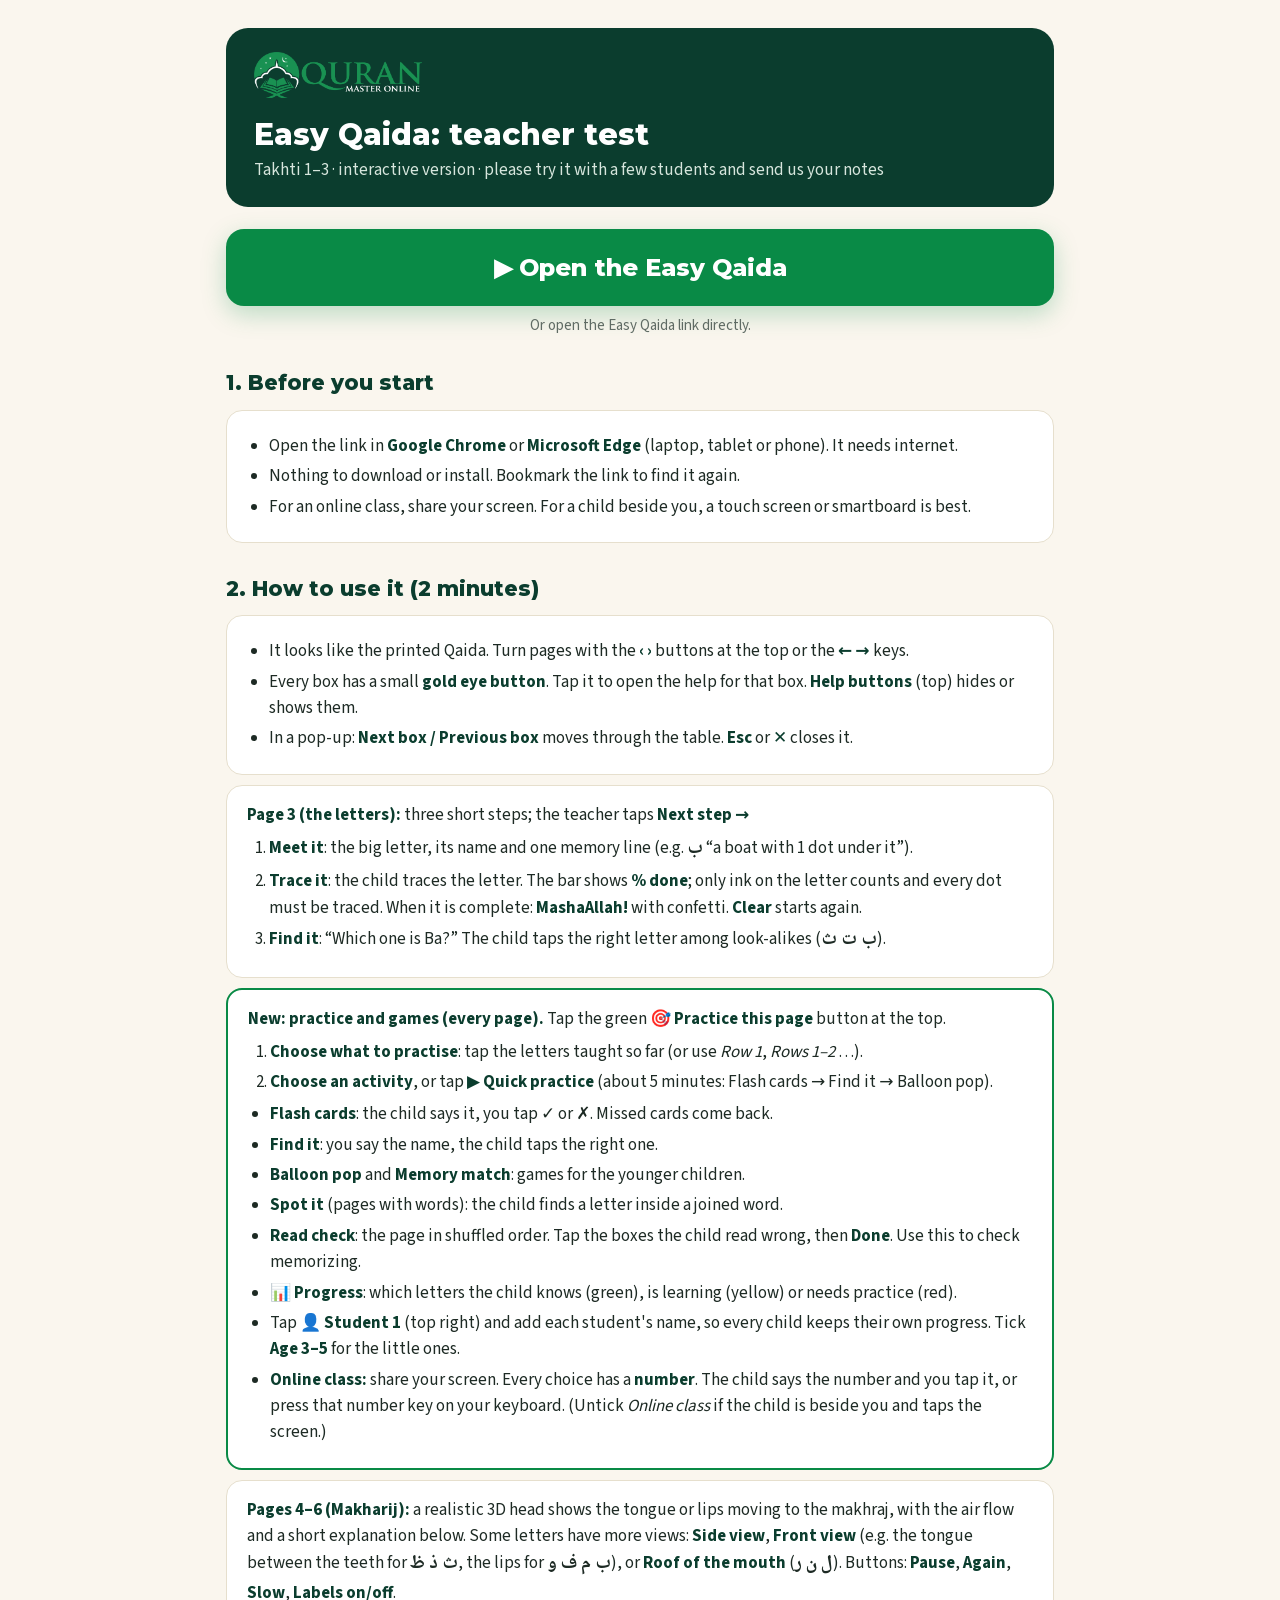
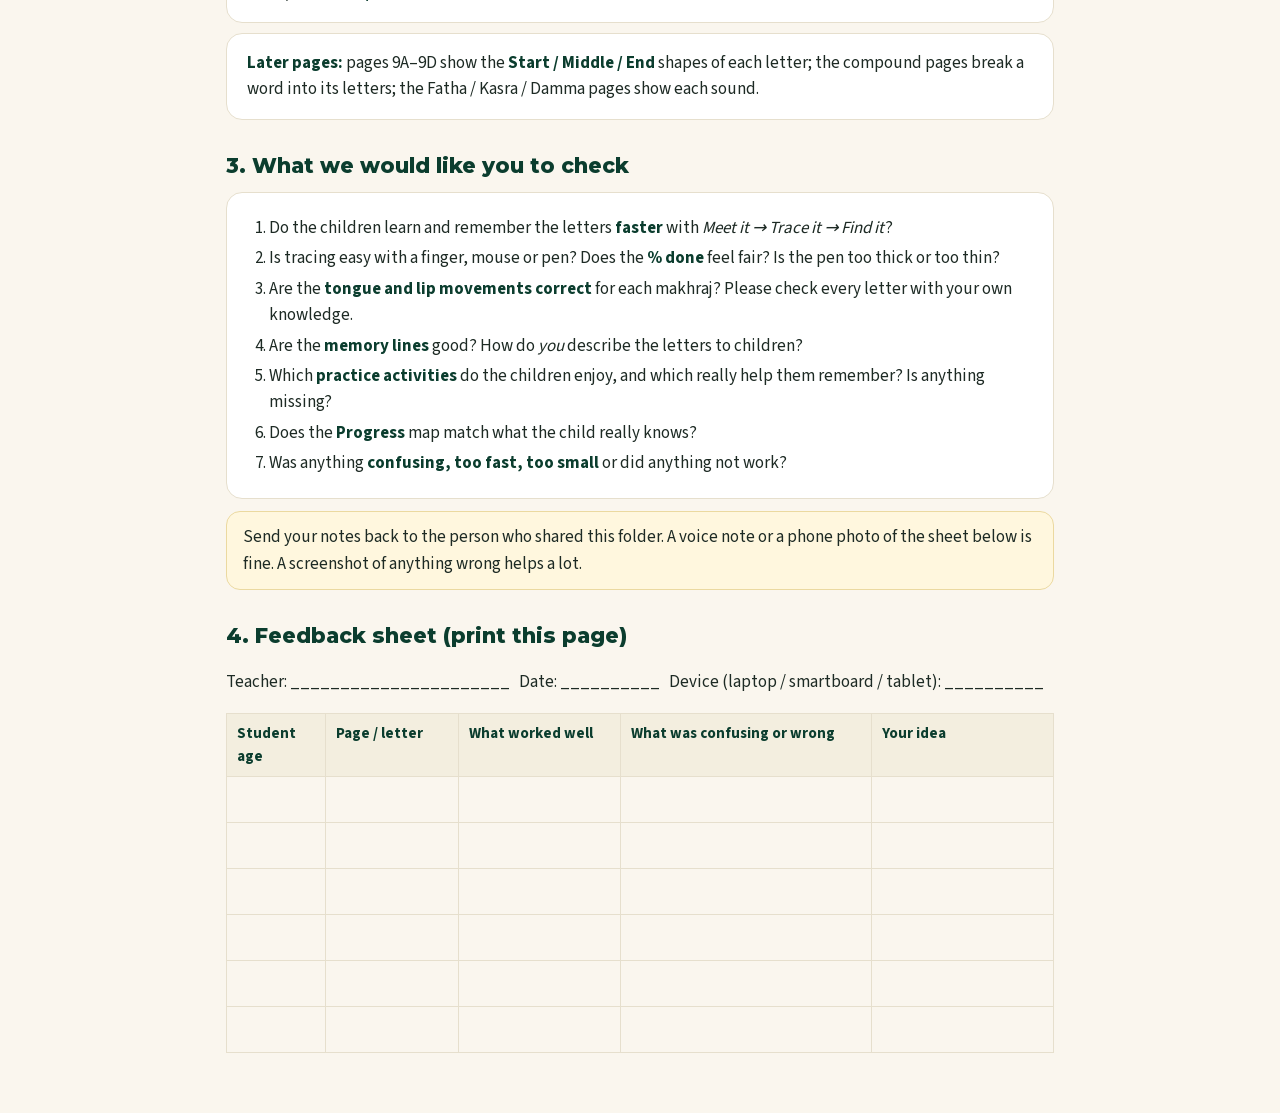
==== Easy Qaida Website/guide.html @ 36062fbb "Add files via upload" ====
<!doctype html>
<html lang="en">
<head>
<meta charset="utf-8">
<meta name="viewport" content="width=device-width,initial-scale=1">
<title>Easy Qaida Teacher Test</title>
<link href="fonts/fonts.css" rel="stylesheet">
<style>
:root{--g:#098A46;--deep:#0B3D2E;--gold:#C9A227;--cream:#FAF6EE;--ink:#1d2a24;--muted:#5f6b64;--line:#E6DFCD}
*{box-sizing:border-box}
body{margin:0;background:var(--cream);color:var(--ink);font-family:'Source Sans 3',system-ui,sans-serif;font-size:17px;line-height:1.55}
.wrap{max-width:860px;margin:0 auto;padding:28px 16px 60px}
header{background:var(--deep);color:#fff;border-radius:22px;padding:24px 28px;display:flex;align-items:center;gap:20px;flex-wrap:wrap}
header img{height:46px}
header h1{font-family:'Montserrat',sans-serif;font-weight:800;font-size:30px;margin:0;line-height:1.15}
header p{margin:4px 0 0;color:#d7e6dd}
.open{display:block;margin:22px 0 8px;background:var(--g);color:#fff;text-decoration:none;text-align:center;font-family:'Montserrat',sans-serif;font-weight:800;font-size:24px;padding:20px;border-radius:18px;box-shadow:0 8px 24px rgba(9,138,70,.25)}
.open:hover{background:#0a9a4e}
.hint{text-align:center;color:var(--muted);margin:0 0 26px;font-size:15px}
h2{font-family:'Montserrat',sans-serif;font-weight:800;font-size:21px;color:var(--deep);margin:30px 0 10px}
.card{background:#fff;border:1.5px solid var(--line);border-radius:16px;padding:16px 20px;margin:10px 0}
ol,ul{margin:6px 0;padding-left:22px}
li{margin:4px 0}
b{color:var(--deep)}
.ar{font-family:'Noto Naskh Arabic',serif;font-weight:700;font-size:1.15em}
table{width:100%;border-collapse:collapse;margin-top:8px;font-size:15px}
th,td{border:1.5px solid var(--line);padding:8px 10px;text-align:left;vertical-align:top}
th{background:#F3EEDF;color:var(--deep)}
td{height:46px}
.note{background:#FFF7DE;border:1.5px solid #EBD9A0;border-radius:14px;padding:12px 16px;margin:12px 0}
@media print{.open,.hint{display:none}body{background:#fff}header{background:#fff;color:var(--deep);border:2px solid var(--deep)}header p{color:var(--muted)}header img{filter:invert(1)}}
</style>
</head>
<body>
<div class="wrap">
<header>
  <img src="img/qmo-logo.png" alt="Quran Master Online">
  <div><h1>Easy Qaida: teacher test</h1><p>Takhti 1–3 · interactive version · please try it with a few students and send us your notes</p></div>
</header>

<a class="open" href="index.html">▶ Open the Easy Qaida</a>
<p class="hint">Or open the Easy Qaida link directly.</p>

<h2>1. Before you start</h2>
<div class="card"><ul>
  <li>Open the link in <b>Google Chrome</b> or <b>Microsoft Edge</b> (laptop, tablet or phone). It needs internet.</li>
  <li>Nothing to download or install. Bookmark the link to find it again.</li>
  <li>For an online class, share your screen. For a child beside you, a touch screen or smartboard is best.</li>
</ul></div>

<h2>2. How to use it (2 minutes)</h2>
<div class="card"><ul>
  <li>It looks like the printed Qaida. Turn pages with the <b>‹ ›</b> buttons at the top or the <b>← →</b> keys.</li>
  <li>Every box has a small <b>gold eye button</b>. Tap it to open the help for that box. <b>Help buttons</b> (top) hides or shows them.</li>
  <li>In a pop-up: <b>Next box / Previous box</b> moves through the table. <b>Esc</b> or <b>✕</b> closes it.</li>
</ul></div>

<div class="card">
  <b>Page 3 (the letters):</b> three short steps; the teacher taps <b>Next step →</b>
  <ol>
    <li><b>Meet it</b>: the big letter, its name and one memory line (e.g. <span class="ar">ب</span> “a boat with 1 dot under it”).</li>
    <li><b>Trace it</b>: the child traces the letter. The bar shows <b>% done</b>; only ink on the letter counts and every dot must be traced. When it is complete: <b>MashaAllah!</b> with confetti. <b>Clear</b> starts again.</li>
    <li><b>Find it</b>: “Which one is Ba?” The child taps the right letter among look-alikes (<span class="ar">ب ت ث</span>).</li>
  </ol>
</div>
<div class="card" style="border-color:#098A46;border-width:2.5px">
  <b>New: practice and games (every page).</b> Tap the green <b>🎯 Practice this page</b> button at the top.
  <ol>
    <li><b>Choose what to practise</b>: tap the letters taught so far (or use <i>Row 1</i>, <i>Rows 1–2</i> …).</li>
    <li><b>Choose an activity</b>, or tap <b>▶ Quick practice</b> (about 5 minutes: Flash cards → Find it → Balloon pop).</li>
  </ol>
  <ul>
    <li><b>Flash cards</b>: the child says it, you tap ✓ or ✗. Missed cards come back.</li>
    <li><b>Find it</b>: you say the name, the child taps the right one.</li>
    <li><b>Balloon pop</b> and <b>Memory match</b>: games for the younger children.</li>
    <li><b>Spot it</b> (pages with words): the child finds a letter inside a joined word.</li>
    <li><b>Read check</b>: the page in shuffled order. Tap the boxes the child read wrong, then <b>Done</b>. Use this to check memorizing.</li>
    <li><b>📊 Progress</b>: which letters the child knows (green), is learning (yellow) or needs practice (red).</li>
    <li>Tap <b>👤 Student 1</b> (top right) and add each student's name, so every child keeps their own progress. Tick <b>Age 3–5</b> for the little ones.</li>
    <li><b>Online class:</b> share your screen. Every choice has a <b>number</b>. The child says the number and you tap it, or press that number key on your keyboard. (Untick <i>Online class</i> if the child is beside you and taps the screen.)</li>
  </ul>
</div>
<div class="card">
  <b>Pages 4–6 (Makharij):</b> a realistic 3D head shows the tongue or lips moving to the makhraj, with the air flow and a short explanation below.
  Some letters have more views: <b>Side view</b>, <b>Front view</b> (e.g. the tongue between the teeth for <span class="ar">ث ذ ظ</span>, the lips for <span class="ar">ب م ف و</span>), or <b>Roof of the mouth</b> (<span class="ar">ل ن ر</span>).
  Buttons: <b>Pause</b>, <b>Again</b>, <b>Slow</b>, <b>Labels on/off</b>.
</div>
<div class="card">
  <b>Later pages:</b> pages 9A–9D show the <b>Start / Middle / End</b> shapes of each letter; the compound pages break a word into its letters; the Fatha / Kasra / Damma pages show each sound.
</div>

<h2>3. What we would like you to check</h2>
<div class="card"><ol>
  <li>Do the children learn and remember the letters <b>faster</b> with <i>Meet it → Trace it → Find it</i>?</li>
  <li>Is tracing easy with a finger, mouse or pen? Does the <b>% done</b> feel fair? Is the pen too thick or too thin?</li>
  <li>Are the <b>tongue and lip movements correct</b> for each makhraj? Please check every letter with your own knowledge.</li>
  <li>Are the <b>memory lines</b> good? How do <i>you</i> describe the letters to children?</li>
  <li>Which <b>practice activities</b> do the children enjoy, and which really help them remember? Is anything missing?</li>
  <li>Does the <b>Progress</b> map match what the child really knows?</li>
  <li>Was anything <b>confusing, too fast, too small</b> or did anything not work?</li>
</ol></div>
<div class="note">Send your notes back to the person who shared this folder. A voice note or a phone photo of the sheet below is fine. A screenshot of anything wrong helps a lot.</div>

<h2>4. Feedback sheet (print this page)</h2>
<p>Teacher: ______________________ &nbsp; Date: __________ &nbsp; Device (laptop / smartboard / tablet): __________</p>
<table>
  <tr><th style="width:12%">Student age</th><th style="width:16%">Page / letter</th><th>What worked well</th><th>What was confusing or wrong</th><th style="width:22%">Your idea</th></tr>
  <tr><td></td><td></td><td></td><td></td><td></td></tr>
  <tr><td></td><td></td><td></td><td></td><td></td></tr>
  <tr><td></td><td></td><td></td><td></td><td></td></tr>
  <tr><td></td><td></td><td></td><td></td><td></td></tr>
  <tr><td></td><td></td><td></td><td></td><td></td></tr>
  <tr><td></td><td></td><td></td><td></td><td></td></tr>
</table>
</div>
</body>
</html>
---- Easy Qaida Website/fonts/fonts.css ----
/* arabic */
@font-face {
  font-family: 'Amiri';
  font-style: normal;
  font-weight: 400;
  font-display: swap;
  src: url(Amiri-400-arabic.woff2) format('woff2');
  unicode-range: U+0600-06FF, U+0750-077F, U+0870-0891, U+0897-08E1, U+08E3-08FF, U+200C-200E, U+2010-2011, U+204F, U+2E41, U+FB50-FDFF, U+FE70-FE74, U+FE76-FEFC, U+102E0-102FB, U+10E60-10E7E, U+10EC2-10EC7, U+10EC9-10EEE, U+10EF0-10EFF, U+1EE00-1EE03, U+1EE05-1EE1F, U+1EE21-1EE22, U+1EE24, U+1EE27, U+1EE29-1EE32, U+1EE34-1EE37, U+1EE39, U+1EE3B, U+1EE42, U+1EE47, U+1EE49, U+1EE4B, U+1EE4D-1EE4F, U+1EE51-1EE52, U+1EE54, U+1EE57, U+1EE59, U+1EE5B, U+1EE5D, U+1EE5F, U+1EE61-1EE62, U+1EE64, U+1EE67-1EE6A, U+1EE6C-1EE72, U+1EE74-1EE77, U+1EE79-1EE7C, U+1EE7E, U+1EE80-1EE89, U+1EE8B-1EE9B, U+1EEA1-1EEA3, U+1EEA5-1EEA9, U+1EEAB-1EEBB, U+1EEF0-1EEF1;
}
/* latin-ext */
@font-face {
  font-family: 'Amiri';
  font-style: normal;
  font-weight: 400;
  font-display: swap;
  src: url(Amiri-400-latin-ext.woff2) format('woff2');
  unicode-range: U+0100-02BA, U+02BD-02C5, U+02C7-02CC, U+02CE-02D7, U+02DD-02FF, U+0304, U+0308, U+0329, U+1D00-1DBF, U+1E00-1E9F, U+1EF2-1EFF, U+2020, U+20A0-20AB, U+20AD-20C4, U+2113, U+2C60-2C7F, U+A720-A7FF;
}
/* latin */
@font-face {
  font-family: 'Amiri';
  font-style: normal;
  font-weight: 400;
  font-display: swap;
  src: url(Amiri-400-latin.woff2) format('woff2');
  unicode-range: U+0000-00FF, U+0131, U+0152-0153, U+02BB-02BC, U+02C6, U+02DA, U+02DC, U+0304, U+0308, U+0329, U+2000-206F, U+20AC, U+2122, U+2191, U+2193, U+2212, U+2215, U+FEFF, U+FFFD;
}
/* arabic */
@font-face {
  font-family: 'Amiri';
  font-style: normal;
  font-weight: 700;
  font-display: swap;
  src: url(Amiri-700-arabic.woff2) format('woff2');
  unicode-range: U+0600-06FF, U+0750-077F, U+0870-0891, U+0897-08E1, U+08E3-08FF, U+200C-200E, U+2010-2011, U+204F, U+2E41, U+FB50-FDFF, U+FE70-FE74, U+FE76-FEFC, U+102E0-102FB, U+10E60-10E7E, U+10EC2-10EC7, U+10EC9-10EEE, U+10EF0-10EFF, U+1EE00-1EE03, U+1EE05-1EE1F, U+1EE21-1EE22, U+1EE24, U+1EE27, U+1EE29-1EE32, U+1EE34-1EE37, U+1EE39, U+1EE3B, U+1EE42, U+1EE47, U+1EE49, U+1EE4B, U+1EE4D-1EE4F, U+1EE51-1EE52, U+1EE54, U+1EE57, U+1EE59, U+1EE5B, U+1EE5D, U+1EE5F, U+1EE61-1EE62, U+1EE64, U+1EE67-1EE6A, U+1EE6C-1EE72, U+1EE74-1EE77, U+1EE79-1EE7C, U+1EE7E, U+1EE80-1EE89, U+1EE8B-1EE9B, U+1EEA1-1EEA3, U+1EEA5-1EEA9, U+1EEAB-1EEBB, U+1EEF0-1EEF1;
}
/* latin-ext */
@font-face {
  font-family: 'Amiri';
  font-style: normal;
  font-weight: 700;
  font-display: swap;
  src: url(Amiri-700-latin-ext.woff2) format('woff2');
  unicode-range: U+0100-02BA, U+02BD-02C5, U+02C7-02CC, U+02CE-02D7, U+02DD-02FF, U+0304, U+0308, U+0329, U+1D00-1DBF, U+1E00-1E9F, U+1EF2-1EFF, U+2020, U+20A0-20AB, U+20AD-20C4, U+2113, U+2C60-2C7F, U+A720-A7FF;
}
/* latin */
@font-face {
  font-family: 'Amiri';
  font-style: normal;
  font-weight: 700;
  font-display: swap;
  src: url(Amiri-700-latin.woff2) format('woff2');
  unicode-range: U+0000-00FF, U+0131, U+0152-0153, U+02BB-02BC, U+02C6, U+02DA, U+02DC, U+0304, U+0308, U+0329, U+2000-206F, U+20AC, U+2122, U+2191, U+2193, U+2212, U+2215, U+FEFF, U+FFFD;
}
/* latin-ext */
@font-face {
  font-family: 'Montserrat';
  font-style: normal;
  font-weight: 700;
  font-display: swap;
  src: url(Montserrat-700-latin-ext.woff2) format('woff2');
  unicode-range: U+0100-02BA, U+02BD-02C5, U+02C7-02CC, U+02CE-02D7, U+02DD-02FF, U+0304, U+0308, U+0329, U+1D00-1DBF, U+1E00-1E9F, U+1EF2-1EFF, U+2020, U+20A0-20AB, U+20AD-20C4, U+2113, U+2C60-2C7F, U+A720-A7FF;
}
/* latin */
@font-face {
  font-family: 'Montserrat';
  font-style: normal;
  font-weight: 700;
  font-display: swap;
  src: url(Montserrat-700-latin.woff2) format('woff2');
  unicode-range: U+0000-00FF, U+0131, U+0152-0153, U+02BB-02BC, U+02C6, U+02DA, U+02DC, U+0304, U+0308, U+0329, U+2000-206F, U+20AC, U+2122, U+2191, U+2193, U+2212, U+2215, U+FEFF, U+FFFD;
}
/* latin-ext */
@font-face {
  font-family: 'Montserrat';
  font-style: normal;
  font-weight: 800;
  font-display: swap;
  src: url(Montserrat-800-latin-ext.woff2) format('woff2');
  unicode-range: U+0100-02BA, U+02BD-02C5, U+02C7-02CC, U+02CE-02D7, U+02DD-02FF, U+0304, U+0308, U+0329, U+1D00-1DBF, U+1E00-1E9F, U+1EF2-1EFF, U+2020, U+20A0-20AB, U+20AD-20C4, U+2113, U+2C60-2C7F, U+A720-A7FF;
}
/* latin */
@font-face {
  font-family: 'Montserrat';
  font-style: normal;
  font-weight: 800;
  font-display: swap;
  src: url(Montserrat-800-latin.woff2) format('woff2');
  unicode-range: U+0000-00FF, U+0131, U+0152-0153, U+02BB-02BC, U+02C6, U+02DA, U+02DC, U+0304, U+0308, U+0329, U+2000-206F, U+20AC, U+2122, U+2191, U+2193, U+2212, U+2215, U+FEFF, U+FFFD;
}
/* arabic */
@font-face {
  font-family: 'Noto Naskh Arabic';
  font-style: normal;
  font-weight: 600;
  font-display: swap;
  src: url(NotoNaskhArabic-600-arabic.woff2) format('woff2');
  unicode-range: U+0600-06FF, U+0750-077F, U+0870-0891, U+0897-08E1, U+08E3-08FF, U+200C-200E, U+2010-2011, U+204F, U+2E41, U+FB50-FDFF, U+FE70-FE74, U+FE76-FEFC, U+102E0-102FB, U+10E60-10E7E, U+10EC2-10EC7, U+10EC9-10EEE, U+10EF0-10EFF, U+1EE00-1EE03, U+1EE05-1EE1F, U+1EE21-1EE22, U+1EE24, U+1EE27, U+1EE29-1EE32, U+1EE34-1EE37, U+1EE39, U+1EE3B, U+1EE42, U+1EE47, U+1EE49, U+1EE4B, U+1EE4D-1EE4F, U+1EE51-1EE52, U+1EE54, U+1EE57, U+1EE59, U+1EE5B, U+1EE5D, U+1EE5F, U+1EE61-1EE62, U+1EE64, U+1EE67-1EE6A, U+1EE6C-1EE72, U+1EE74-1EE77, U+1EE79-1EE7C, U+1EE7E, U+1EE80-1EE89, U+1EE8B-1EE9B, U+1EEA1-1EEA3, U+1EEA5-1EEA9, U+1EEAB-1EEBB, U+1EEF0-1EEF1;
}
/* latin-ext */
@font-face {
  font-family: 'Noto Naskh Arabic';
  font-style: normal;
  font-weight: 600;
  font-display: swap;
  src: url(NotoNaskhArabic-600-latin-ext.woff2) format('woff2');
  unicode-range: U+0100-02BA, U+02BD-02C5, U+02C7-02CC, U+02CE-02D7, U+02DD-02FF, U+0304, U+0308, U+0329, U+1D00-1DBF, U+1E00-1E9F, U+1EF2-1EFF, U+2020, U+20A0-20AB, U+20AD-20C4, U+2113, U+2C60-2C7F, U+A720-A7FF;
}
/* latin */
@font-face {
  font-family: 'Noto Naskh Arabic';
  font-style: normal;
  font-weight: 600;
  font-display: swap;
  src: url(NotoNaskhArabic-600-latin.woff2) format('woff2');
  unicode-range: U+0000-00FF, U+0131, U+0152-0153, U+02BB-02BC, U+02C6, U+02DA, U+02DC, U+0304, U+0308, U+0329, U+2000-206F, U+20AC, U+2122, U+2191, U+2193, U+2212, U+2215, U+FEFF, U+FFFD;
}
/* arabic */
@font-face {
  font-family: 'Noto Naskh Arabic';
  font-style: normal;
  font-weight: 700;
  font-display: swap;
  src: url(NotoNaskhArabic-700-arabic.woff2) format('woff2');
  unicode-range: U+0600-06FF, U+0750-077F, U+0870-0891, U+0897-08E1, U+08E3-08FF, U+200C-200E, U+2010-2011, U+204F, U+2E41, U+FB50-FDFF, U+FE70-FE74, U+FE76-FEFC, U+102E0-102FB, U+10E60-10E7E, U+10EC2-10EC7, U+10EC9-10EEE, U+10EF0-10EFF, U+1EE00-1EE03, U+1EE05-1EE1F, U+1EE21-1EE22, U+1EE24, U+1EE27, U+1EE29-1EE32, U+1EE34-1EE37, U+1EE39, U+1EE3B, U+1EE42, U+1EE47, U+1EE49, U+1EE4B, U+1EE4D-1EE4F, U+1EE51-1EE52, U+1EE54, U+1EE57, U+1EE59, U+1EE5B, U+1EE5D, U+1EE5F, U+1EE61-1EE62, U+1EE64, U+1EE67-1EE6A, U+1EE6C-1EE72, U+1EE74-1EE77, U+1EE79-1EE7C, U+1EE7E, U+1EE80-1EE89, U+1EE8B-1EE9B, U+1EEA1-1EEA3, U+1EEA5-1EEA9, U+1EEAB-1EEBB, U+1EEF0-1EEF1;
}
/* latin-ext */
@font-face {
  font-family: 'Noto Naskh Arabic';
  font-style: normal;
  font-weight: 700;
  font-display: swap;
  src: url(NotoNaskhArabic-700-latin-ext.woff2) format('woff2');
  unicode-range: U+0100-02BA, U+02BD-02C5, U+02C7-02CC, U+02CE-02D7, U+02DD-02FF, U+0304, U+0308, U+0329, U+1D00-1DBF, U+1E00-1E9F, U+1EF2-1EFF, U+2020, U+20A0-20AB, U+20AD-20C4, U+2113, U+2C60-2C7F, U+A720-A7FF;
}
/* latin */
@font-face {
  font-family: 'Noto Naskh Arabic';
  font-style: normal;
  font-weight: 700;
  font-display: swap;
  src: url(NotoNaskhArabic-700-latin.woff2) format('woff2');
  unicode-range: U+0000-00FF, U+0131, U+0152-0153, U+02BB-02BC, U+02C6, U+02DA, U+02DC, U+0304, U+0308, U+0329, U+2000-206F, U+20AC, U+2122, U+2191, U+2193, U+2212, U+2215, U+FEFF, U+FFFD;
}
/* latin-ext */
@font-face {
  font-family: 'Source Sans 3';
  font-style: normal;
  font-weight: 400;
  font-display: swap;
  src: url(SourceSans3-400-latin-ext.woff2) format('woff2');
  unicode-range: U+0100-02BA, U+02BD-02C5, U+02C7-02CC, U+02CE-02D7, U+02DD-02FF, U+0304, U+0308, U+0329, U+1D00-1DBF, U+1E00-1E9F, U+1EF2-1EFF, U+2020, U+20A0-20AB, U+20AD-20C4, U+2113, U+2C60-2C7F, U+A720-A7FF;
}
/* latin */
@font-face {
  font-family: 'Source Sans 3';
  font-style: normal;
  font-weight: 400;
  font-display: swap;
  src: url(SourceSans3-400-latin.woff2) format('woff2');
  unicode-range: U+0000-00FF, U+0131, U+0152-0153, U+02BB-02BC, U+02C6, U+02DA, U+02DC, U+0304, U+0308, U+0329, U+2000-206F, U+20AC, U+2122, U+2191, U+2193, U+2212, U+2215, U+FEFF, U+FFFD;
}
/* latin-ext */
@font-face {
  font-family: 'Source Sans 3';
  font-style: normal;
  font-weight: 600;
  font-display: swap;
  src: url(SourceSans3-600-latin-ext.woff2) format('woff2');
  unicode-range: U+0100-02BA, U+02BD-02C5, U+02C7-02CC, U+02CE-02D7, U+02DD-02FF, U+0304, U+0308, U+0329, U+1D00-1DBF, U+1E00-1E9F, U+1EF2-1EFF, U+2020, U+20A0-20AB, U+20AD-20C4, U+2113, U+2C60-2C7F, U+A720-A7FF;
}
/* latin */
@font-face {
  font-family: 'Source Sans 3';
  font-style: normal;
  font-weight: 600;
  font-display: swap;
  src: url(SourceSans3-600-latin.woff2) format('woff2');
  unicode-range: U+0000-00FF, U+0131, U+0152-0153, U+02BB-02BC, U+02C6, U+02DA, U+02DC, U+0304, U+0308, U+0329, U+2000-206F, U+20AC, U+2122, U+2191, U+2193, U+2212, U+2215, U+FEFF, U+FFFD;
}
/* latin-ext */
@font-face {
  font-family: 'Source Sans 3';
  font-style: normal;
  font-weight: 700;
  font-display: swap;
  src: url(SourceSans3-700-latin-ext.woff2) format('woff2');
  unicode-range: U+0100-02BA, U+02BD-02C5, U+02C7-02CC, U+02CE-02D7, U+02DD-02FF, U+0304, U+0308, U+0329, U+1D00-1DBF, U+1E00-1E9F, U+1EF2-1EFF, U+2020, U+20A0-20AB, U+20AD-20C4, U+2113, U+2C60-2C7F, U+A720-A7FF;
}
/* latin */
@font-face {
  font-family: 'Source Sans 3';
  font-style: normal;
  font-weight: 700;
  font-display: swap;
  src: url(SourceSans3-700-latin.woff2) format('woff2');
  unicode-range: U+0000-00FF, U+0131, U+0152-0153, U+02BB-02BC, U+02C6, U+02DA, U+02DC, U+0304, U+0308, U+0329, U+2000-206F, U+20AC, U+2122, U+2191, U+2193, U+2212, U+2215, U+FEFF, U+FFFD;
}
/* latin-ext */
@font-face {
  font-family: 'Source Sans 3';
  font-style: normal;
  font-weight: 800;
  font-display: swap;
  src: url(SourceSans3-800-latin-ext.woff2) format('woff2');
  unicode-range: U+0100-02BA, U+02BD-02C5, U+02C7-02CC, U+02CE-02D7, U+02DD-02FF, U+0304, U+0308, U+0329, U+1D00-1DBF, U+1E00-1E9F, U+1EF2-1EFF, U+2020, U+20A0-20AB, U+20AD-20C4, U+2113, U+2C60-2C7F, U+A720-A7FF;
}
/* latin */
@font-face {
  font-family: 'Source Sans 3';
  font-style: normal;
  font-weight: 800;
  font-display: swap;
  src: url(SourceSans3-800-latin.woff2) format('woff2');
  unicode-range: U+0000-00FF, U+0131, U+0152-0153, U+02BB-02BC, U+02C6, U+02DA, U+02DC, U+0304, U+0308, U+0329, U+2000-206F, U+20AC, U+2122, U+2191, U+2193, U+2212, U+2215, U+FEFF, U+FFFD;
}
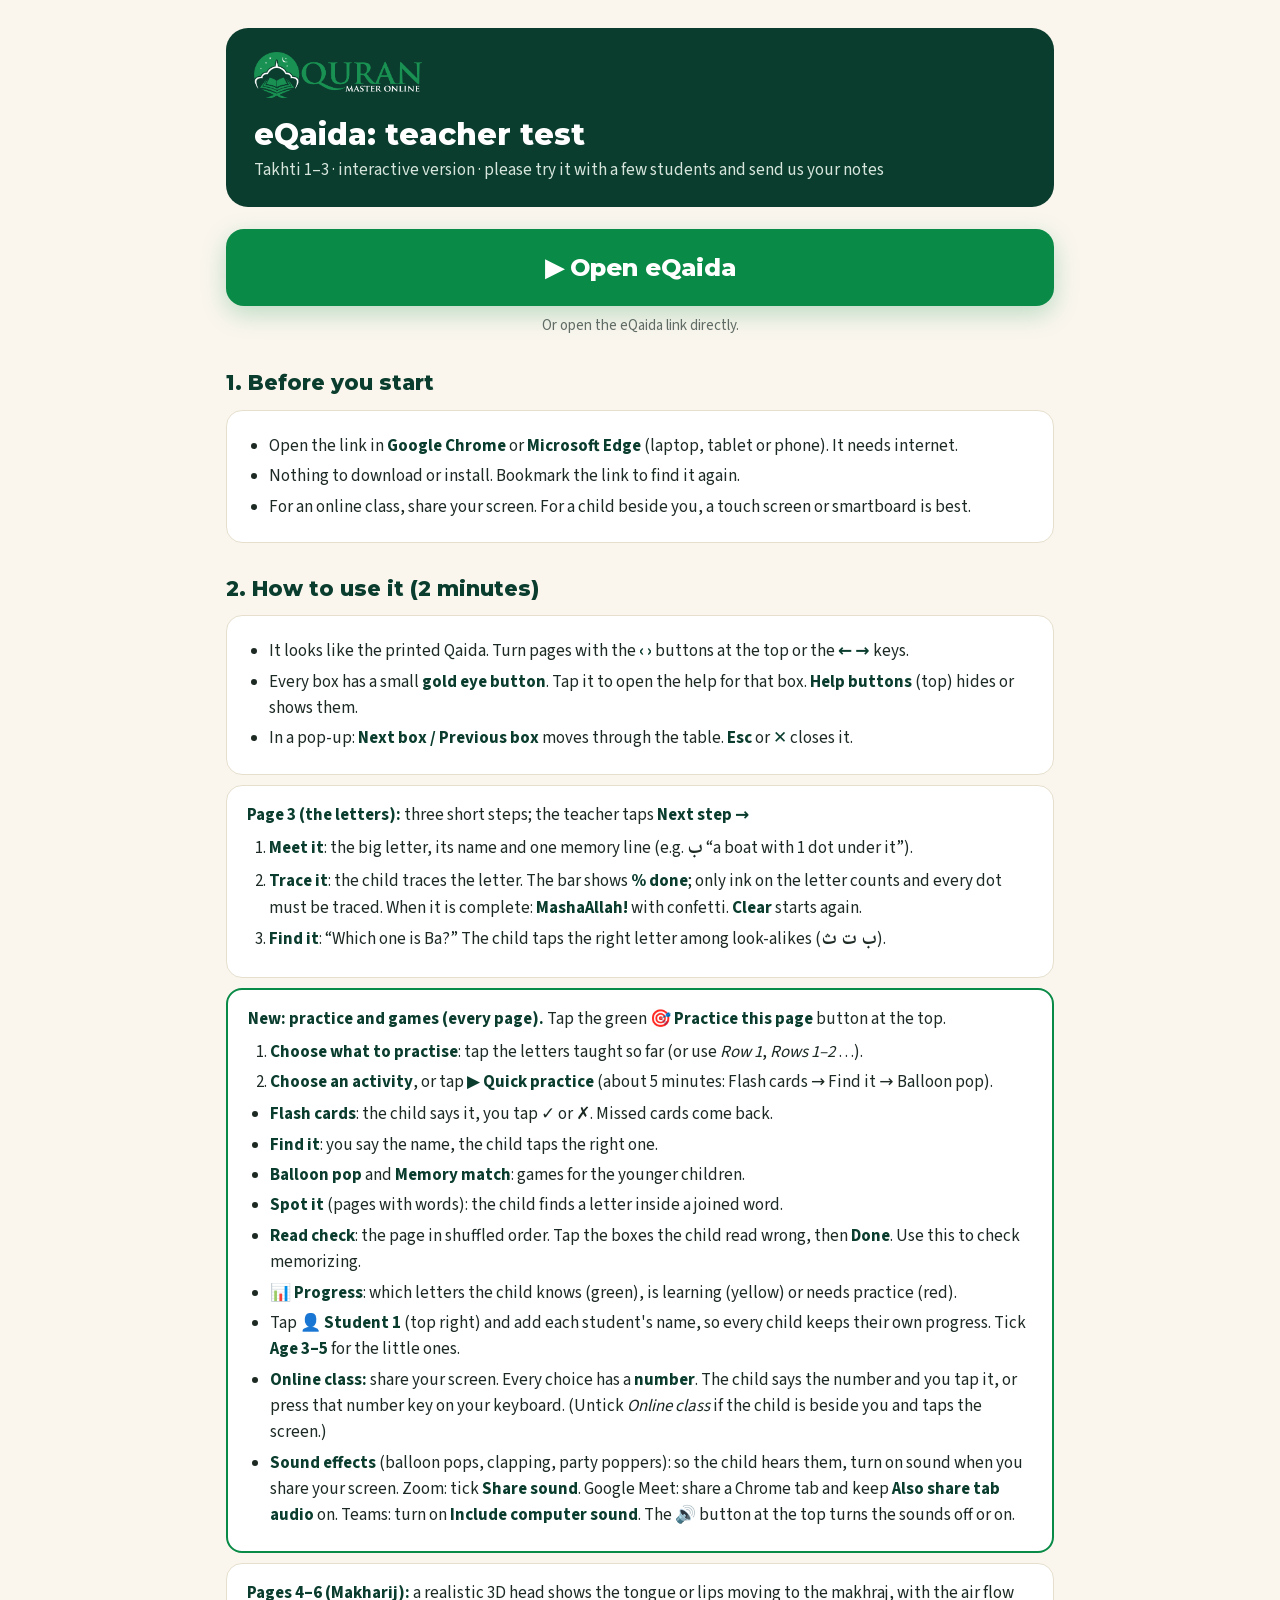
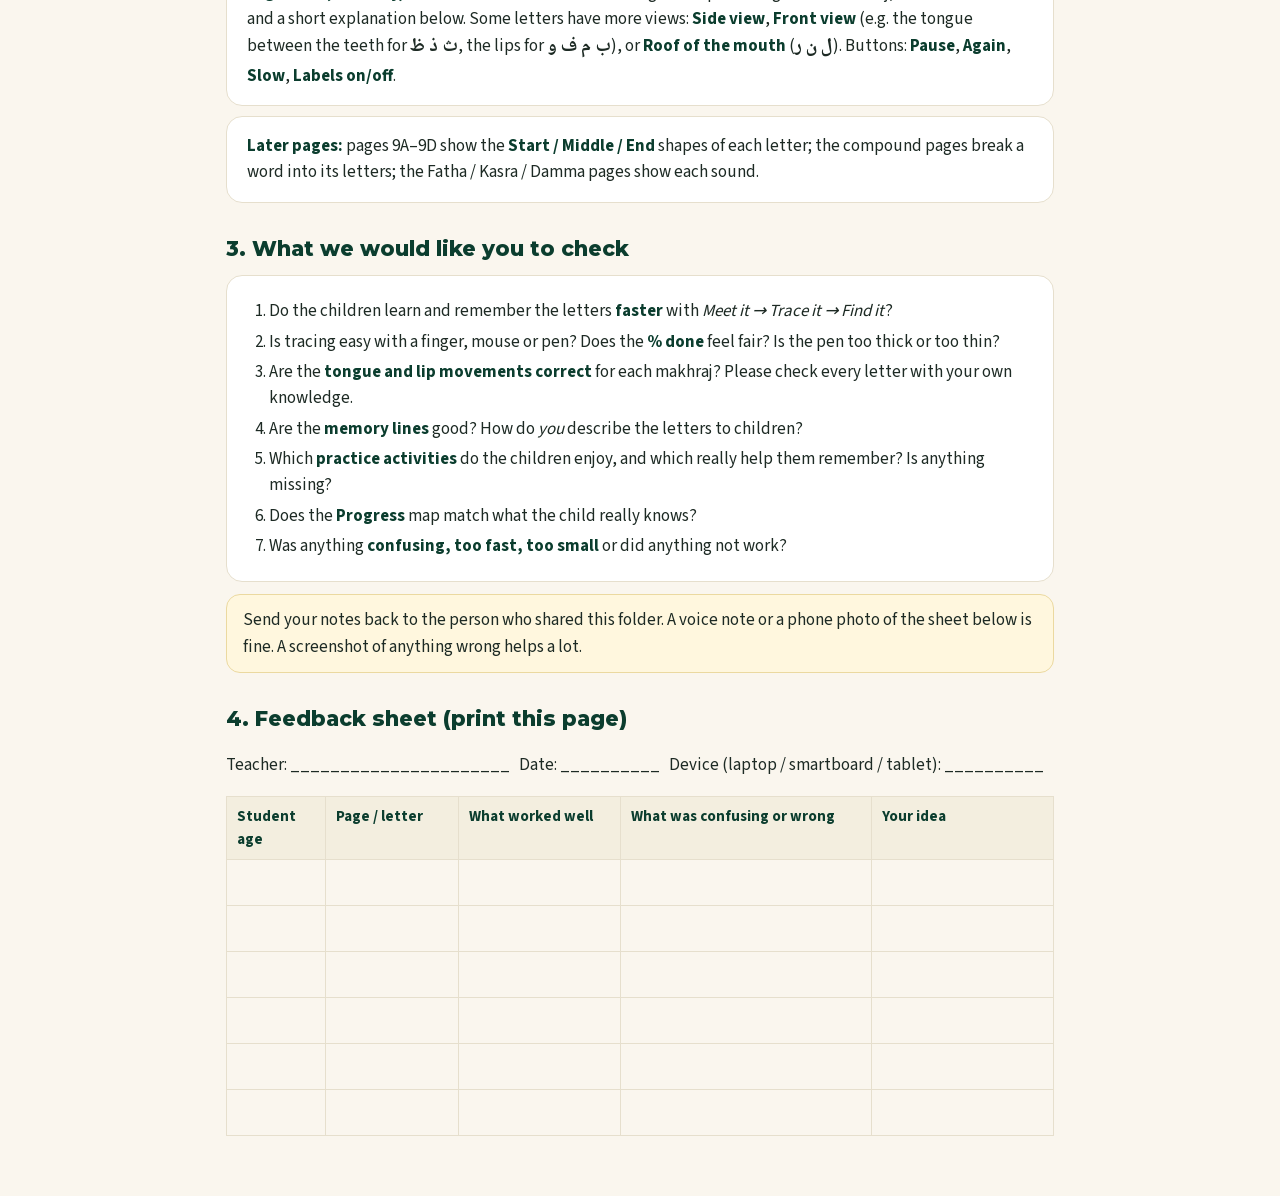
==== commit 4deb4423: "eQaida update: new look, 5 new games, points and levels, phone layout, sound effects" ====
--- a/Easy Qaida Website/guide.html
+++ b/Easy Qaida Website/guide.html
@@ -3,7 +3,7 @@
 <head>
 <meta charset="utf-8">
 <meta name="viewport" content="width=device-width,initial-scale=1">
-<title>Easy Qaida Teacher Test</title>
+<title>eQaida Teacher Test</title>
 <link href="fonts/fonts.css" rel="stylesheet">
 <style>
 :root{--g:#098A46;--deep:#0B3D2E;--gold:#C9A227;--cream:#FAF6EE;--ink:#1d2a24;--muted:#5f6b64;--line:#E6DFCD}
@@ -35,11 +35,11 @@
 <div class="wrap">
 <header>
   <img src="img/qmo-logo.png" alt="Quran Master Online">
-  <div><h1>Easy Qaida: teacher test</h1><p>Takhti 1–3 · interactive version · please try it with a few students and send us your notes</p></div>
+  <div><h1>eQaida: teacher test</h1><p>Takhti 1–3 · interactive version · please try it with a few students and send us your notes</p></div>
 </header>
 
-<a class="open" href="index.html">▶ Open the Easy Qaida</a>
-<p class="hint">Or open the Easy Qaida link directly.</p>
+<a class="open" href="index.html">▶ Open eQaida</a>
+<p class="hint">Or open the eQaida link directly.</p>
 
 <h2>1. Before you start</h2>
 <div class="card"><ul>
@@ -78,6 +78,7 @@
     <li><b>📊 Progress</b>: which letters the child knows (green), is learning (yellow) or needs practice (red).</li>
     <li>Tap <b>👤 Student 1</b> (top right) and add each student's name, so every child keeps their own progress. Tick <b>Age 3–5</b> for the little ones.</li>
     <li><b>Online class:</b> share your screen. Every choice has a <b>number</b>. The child says the number and you tap it, or press that number key on your keyboard. (Untick <i>Online class</i> if the child is beside you and taps the screen.)</li>
+    <li><b>Sound effects</b> (balloon pops, clapping, party poppers): so the child hears them, turn on sound when you share your screen. Zoom: tick <b>Share sound</b>. Google Meet: share a Chrome tab and keep <b>Also share tab audio</b> on. Teams: turn on <b>Include computer sound</b>. The <b>🔊</b> button at the top turns the sounds off or on.</li>
   </ul>
 </div>
 <div class="card">
